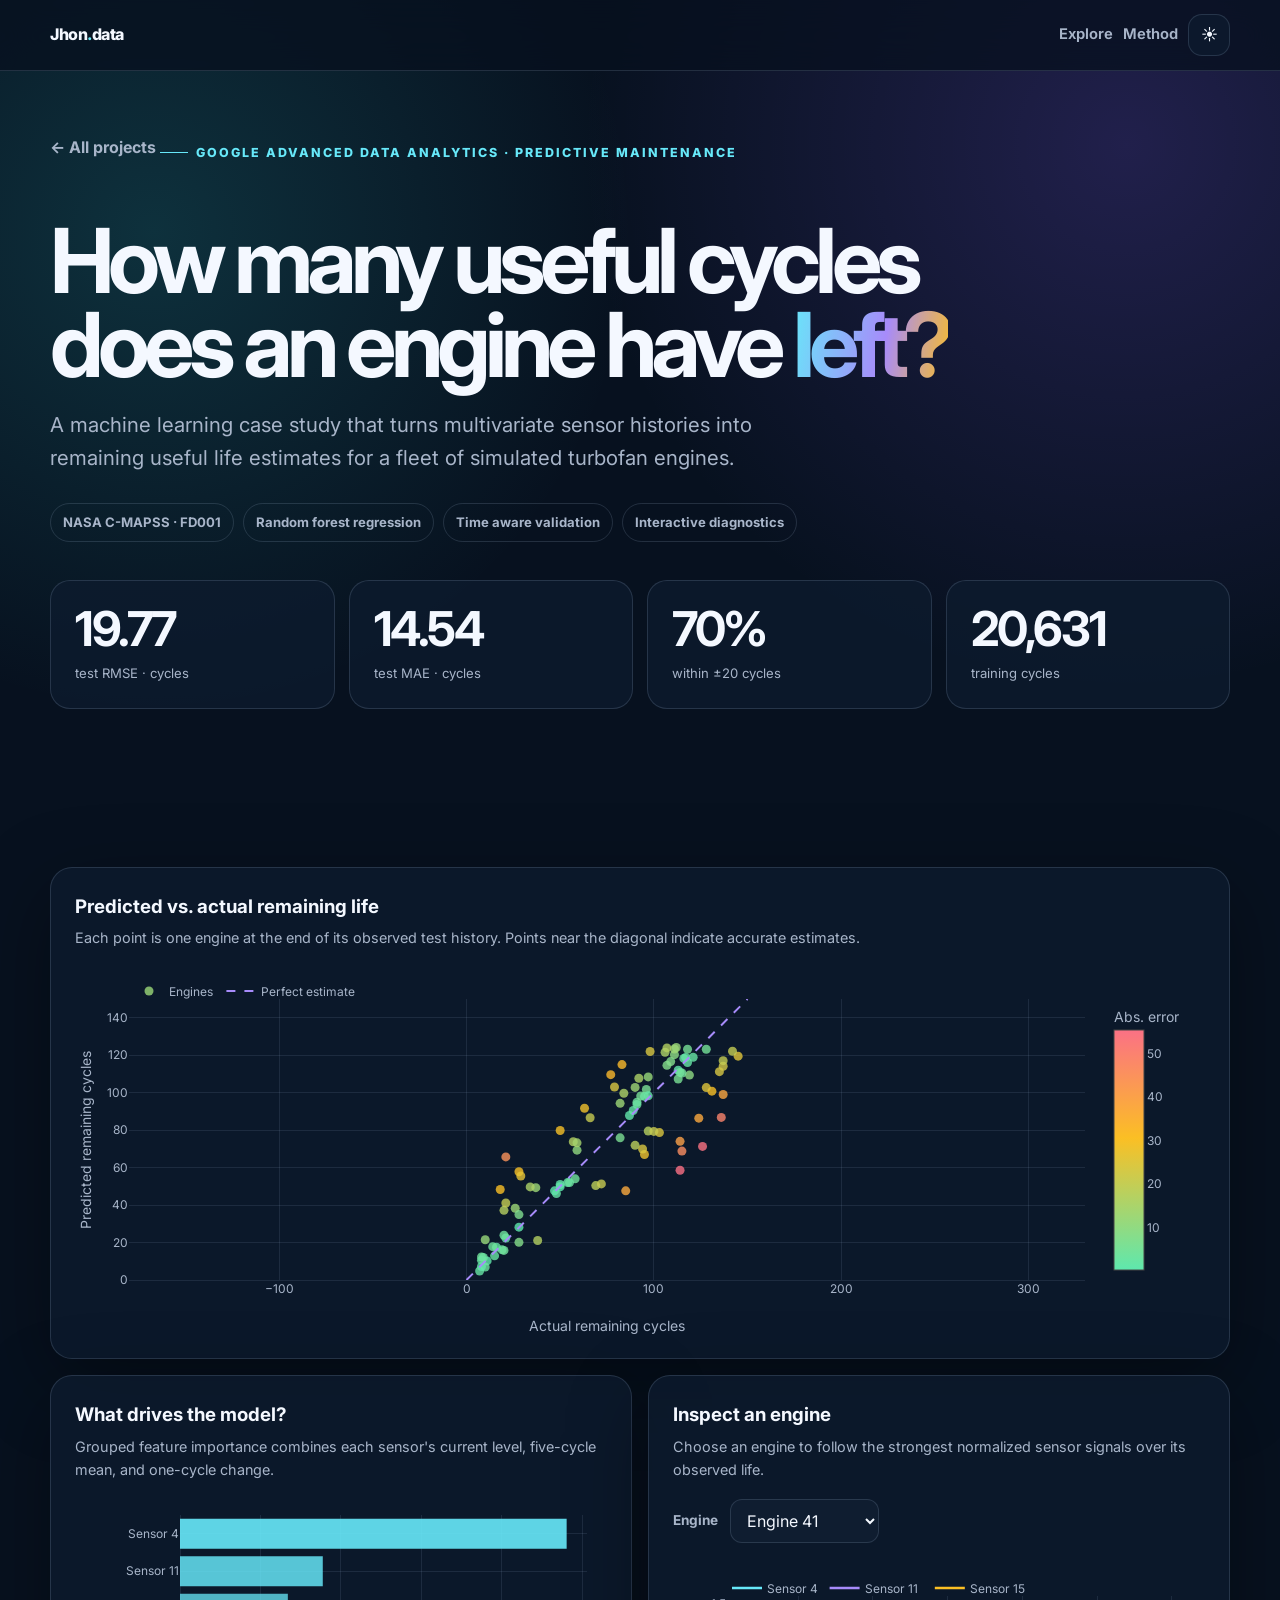
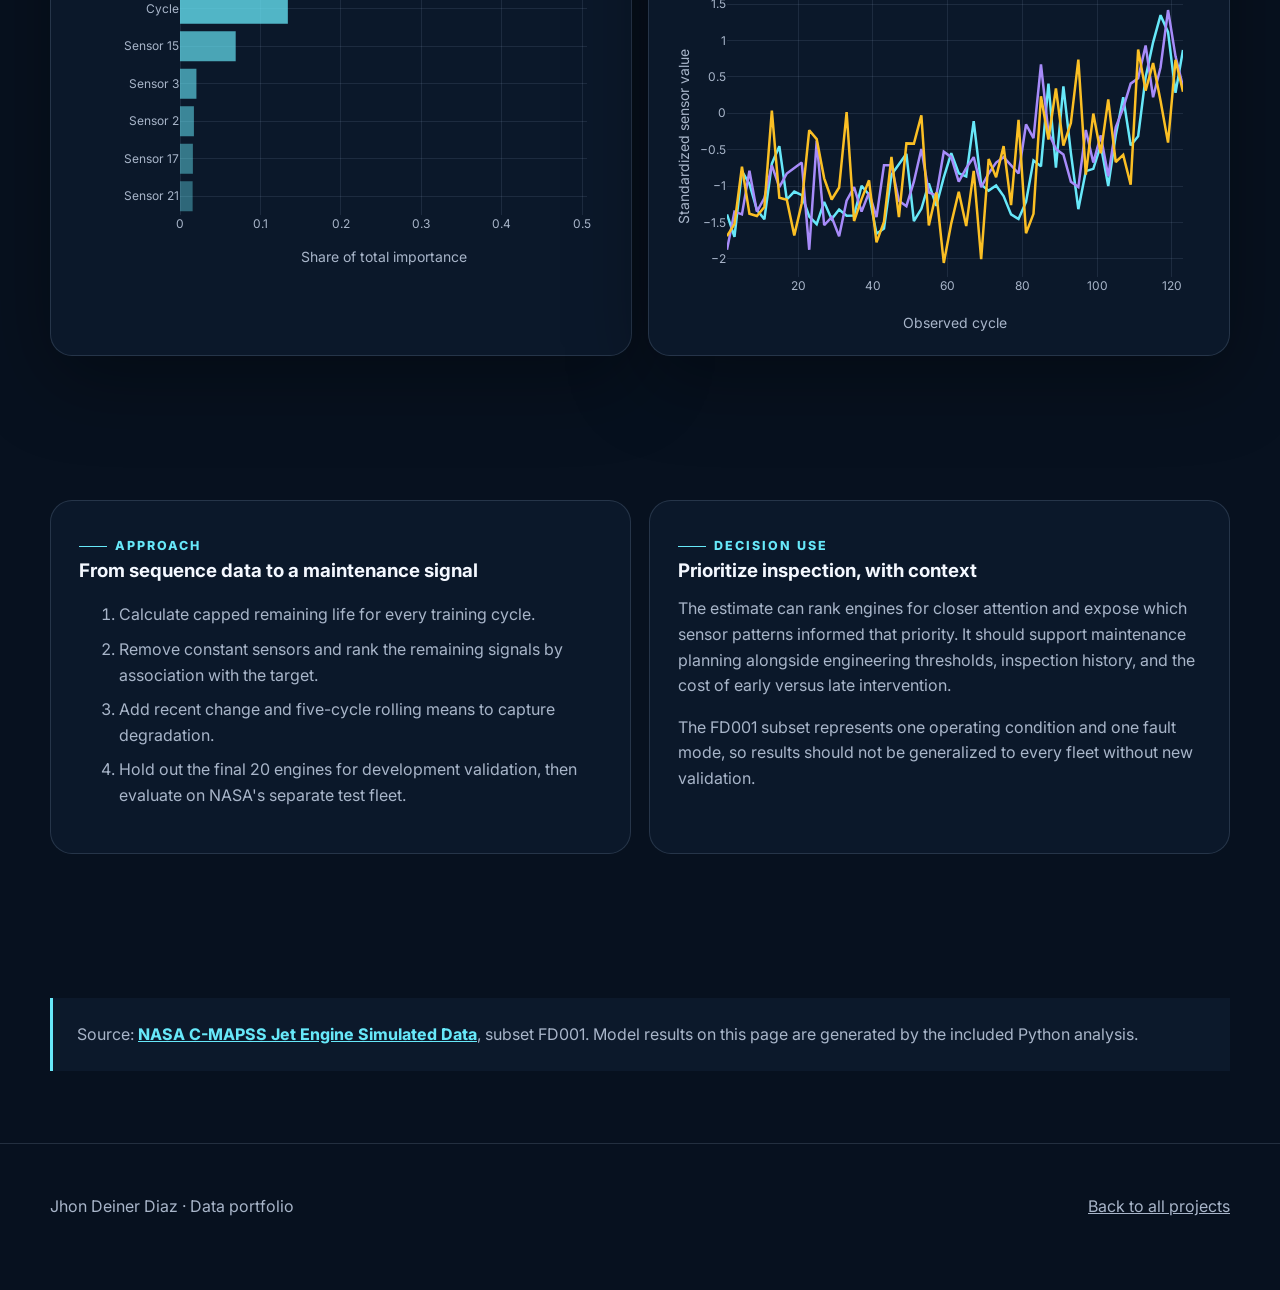
==== projects/google-advanced/cmapss/index.html @ 3e3a007d "Build interactive multi-track data portfolio" ====
<!doctype html>
<html lang="en" data-theme="dark">
<head>
  <meta charset="utf-8">
  <meta name="viewport" content="width=device-width, initial-scale=1">
  <title>Jet Engine Remaining Useful Life | Jhon Deiner Diaz</title>
  <meta name="description" content="Interactive predictive maintenance case study using NASA C-MAPSS engine sensor data.">
  <meta property="og:title" content="Predictive Maintenance: Jet Engine Remaining Useful Life">
  <meta property="og:description" content="Explore a machine learning model trained on 20,631 NASA engine cycles.">
  <meta property="og:type" content="article">
  <link rel="preconnect" href="https://fonts.googleapis.com">
  <link rel="preconnect" href="https://fonts.gstatic.com" crossorigin>
  <link href="https://fonts.googleapis.com/css2?family=Inter:wght@400;600;700;800&display=swap" rel="stylesheet">
  <link rel="stylesheet" href="../../../assets/styles.css">
  <script src="https://cdn.plot.ly/plotly-2.35.2.min.js"></script>
</head>
<body>
  <nav class="nav"><div class="shell nav-inner"><a class="brand" href="../../../">Jhon<span>.</span>data</a><div class="nav-actions"><a class="nav-link" href="#explore">Explore</a><a class="nav-link" href="#method">Method</a><button class="icon-btn" type="button" data-theme-toggle aria-label="Use light theme">☀</button></div></div></nav>
  <main>
    <header class="case-hero">
      <div class="shell">
        <a class="back" href="../../../">← All projects</a>
        <span class="eyebrow">Google Advanced Data Analytics · Predictive maintenance</span>
        <h1>How many useful cycles does an engine have <span class="gradient">left?</span></h1>
        <p class="hero-copy">A machine learning case study that turns multivariate sensor histories into remaining useful life estimates for a fleet of simulated turbofan engines.</p>
        <div class="case-meta"><span>NASA C-MAPSS · FD001</span><span>Random forest regression</span><span>Time aware validation</span><span>Interactive diagnostics</span></div>
        <div class="kpi-grid" id="metrics"><div class="loading">Loading model results…</div></div>
      </div>
    </header>

    <section class="section" id="explore">
      <div class="shell panel-grid">
        <article class="panel wide reveal"><h3>Predicted vs. actual remaining life</h3><p>Each point is one engine at the end of its observed test history. Points near the diagonal indicate accurate estimates.</p><div class="chart" id="prediction-chart"></div></article>
        <article class="panel reveal"><h3>What drives the model?</h3><p>Grouped feature importance combines each sensor's current level, five-cycle mean, and one-cycle change.</p><div class="chart" id="importance-chart"></div></article>
        <article class="panel reveal"><h3>Inspect an engine</h3><p>Choose an engine to follow the strongest normalized sensor signals over its observed life.</p><div class="control-row"><label for="engine-select">Engine</label><select id="engine-select"></select></div><div class="chart" id="trajectory-chart"></div></article>
      </div>
    </section>

    <section class="section" id="method">
      <div class="shell story-grid">
        <article class="story reveal"><span class="eyebrow">Approach</span><h3>From sequence data to a maintenance signal</h3><ol><li>Calculate capped remaining life for every training cycle.</li><li>Remove constant sensors and rank the remaining signals by association with the target.</li><li>Add recent change and five-cycle rolling means to capture degradation.</li><li>Hold out the final 20 engines for development validation, then evaluate on NASA's separate test fleet.</li></ol></article>
        <article class="story reveal"><span class="eyebrow">Decision use</span><h3>Prioritize inspection, with context</h3><p>The estimate can rank engines for closer attention and expose which sensor patterns informed that priority. It should support maintenance planning alongside engineering thresholds, inspection history, and the cost of early versus late intervention.</p><p>The FD001 subset represents one operating condition and one fault mode, so results should not be generalized to every fleet without new validation.</p></article>
      </div>
    </section>

    <section class="section"><div class="shell source-note">Source: <a href="https://data.nasa.gov/dataset/cmapss-jet-engine-simulated-data">NASA C-MAPSS Jet Engine Simulated Data</a>, subset FD001. Model results on this page are generated by the included Python analysis.</div></section>
  </main>
  <footer><div class="shell footer-inner"><span>Jhon Deiner Diaz · Data portfolio</span><a href="../../../">Back to all projects</a></div></footer>
  <script src="../../../assets/app.js"></script>
  <script src="dashboard.js"></script>
</body>
</html>
---- assets/styles.css ----
:root {
  color-scheme: dark;
  --bg: #07111f;
  --surface: rgba(14, 28, 47, 0.78);
  --surface-solid: #0f1d30;
  --text: #f4f8ff;
  --muted: #a8b5c9;
  --line: rgba(159, 180, 211, 0.18);
  --primary: #67e8f9;
  --secondary: #a78bfa;
  --accent: #fbbf24;
  --good: #5ee8ae;
  --shadow: 0 24px 80px rgba(0, 0, 0, 0.35);
  --radius: 24px;
}

[data-theme="light"] {
  color-scheme: light;
  --bg: #f3f7fc;
  --surface: rgba(255, 255, 255, 0.84);
  --surface-solid: #ffffff;
  --text: #102038;
  --muted: #56667e;
  --line: rgba(30, 55, 88, 0.15);
  --primary: #057da6;
  --secondary: #6d4bd8;
  --accent: #b86b00;
  --good: #087b54;
  --shadow: 0 24px 70px rgba(53, 74, 107, 0.14);
}

* { box-sizing: border-box; }
html { scroll-behavior: smooth; }
body {
  margin: 0;
  min-height: 100vh;
  color: var(--text);
  background:
    radial-gradient(circle at 12% 8%, rgba(48, 207, 208, 0.17), transparent 30rem),
    radial-gradient(circle at 88% 5%, rgba(137, 91, 255, 0.2), transparent 34rem),
    var(--bg);
  font-family: Inter, ui-sans-serif, system-ui, -apple-system, BlinkMacSystemFont, "Segoe UI", sans-serif;
  line-height: 1.6;
}

a { color: inherit; }
button, select { font: inherit; }
.shell { width: min(1180px, calc(100% - 32px)); margin: 0 auto; }

.nav {
  position: sticky;
  top: 0;
  z-index: 30;
  border-bottom: 1px solid var(--line);
  background: color-mix(in srgb, var(--bg) 76%, transparent);
  backdrop-filter: blur(18px);
}
.nav-inner {
  min-height: 70px;
  display: flex;
  align-items: center;
  justify-content: space-between;
  gap: 18px;
}
.brand { font-weight: 800; text-decoration: none; letter-spacing: -0.03em; }
.brand span { color: var(--primary); }
.nav-actions { display: flex; align-items: center; gap: 10px; }
.nav-link { color: var(--muted); text-decoration: none; font-weight: 650; font-size: .92rem; }
.nav-link:hover { color: var(--text); }
.icon-btn {
  width: 42px;
  height: 42px;
  display: grid;
  place-items: center;
  border: 1px solid var(--line);
  border-radius: 14px;
  color: var(--text);
  background: var(--surface);
  cursor: pointer;
}

.hero { padding: clamp(72px, 10vw, 128px) 0 72px; }
.eyebrow {
  display: inline-flex;
  align-items: center;
  gap: 8px;
  color: var(--primary);
  font-size: .78rem;
  font-weight: 800;
  letter-spacing: .16em;
  text-transform: uppercase;
}
.eyebrow::before { content: ""; width: 28px; height: 1px; background: currentColor; }
h1, h2, h3, p { margin-top: 0; }
h1 { margin: 18px 0 22px; font-size: clamp(3rem, 8vw, 6.8rem); line-height: .94; letter-spacing: -.065em; }
h1 .gradient, .gradient {
  color: transparent;
  background: linear-gradient(100deg, var(--primary), var(--secondary) 58%, var(--accent));
  background-clip: text;
  -webkit-background-clip: text;
}
.hero-copy { max-width: 760px; color: var(--muted); font-size: clamp(1.05rem, 2vw, 1.28rem); }
.hero-actions { display: flex; flex-wrap: wrap; gap: 12px; margin-top: 30px; }
.button {
  display: inline-flex;
  align-items: center;
  justify-content: center;
  gap: 9px;
  min-height: 48px;
  padding: 0 19px;
  border: 1px solid var(--line);
  border-radius: 14px;
  color: var(--text);
  background: var(--surface);
  text-decoration: none;
  font-weight: 750;
  transition: transform .2s ease, border-color .2s ease, background .2s ease;
}
.button:hover { transform: translateY(-2px); border-color: var(--primary); }
.button.primary { color: #04111d; border-color: transparent; background: linear-gradient(105deg, #67e8f9, #a78bfa); }
[data-theme="light"] .button.primary { color: white; background: linear-gradient(105deg, #057da6, #6d4bd8); }

.hero-stats {
  display: grid;
  grid-template-columns: repeat(4, 1fr);
  gap: 12px;
  margin-top: 64px;
}
.stat { padding: 22px; border: 1px solid var(--line); border-radius: 20px; background: var(--surface); box-shadow: var(--shadow); }
.stat strong { display: block; font-size: clamp(1.6rem, 3vw, 2.4rem); letter-spacing: -.04em; }
.stat span { color: var(--muted); font-size: .85rem; }

.section { padding: 72px 0; }
.section-heading { display: flex; justify-content: space-between; align-items: end; gap: 24px; margin-bottom: 30px; }
.section-heading h2 { margin-bottom: 8px; font-size: clamp(2rem, 4vw, 3.6rem); letter-spacing: -.045em; line-height: 1; }
.section-heading p { color: var(--muted); max-width: 650px; margin-bottom: 0; }
.filters { display: flex; flex-wrap: wrap; gap: 8px; margin-bottom: 28px; }
.filter {
  padding: 10px 15px;
  border: 1px solid var(--line);
  border-radius: 999px;
  color: var(--muted);
  background: transparent;
  cursor: pointer;
  font-weight: 700;
}
.filter:hover, .filter.active { color: var(--text); border-color: var(--primary); background: color-mix(in srgb, var(--primary) 12%, transparent); }

.project-grid { display: grid; grid-template-columns: repeat(12, 1fr); gap: 18px; }
.project-card {
  grid-column: span 6;
  position: relative;
  overflow: hidden;
  min-height: 390px;
  display: flex;
  flex-direction: column;
  justify-content: space-between;
  padding: clamp(24px, 4vw, 36px);
  border: 1px solid var(--line);
  border-radius: var(--radius);
  background: var(--surface);
  box-shadow: var(--shadow);
  transition: transform .28s ease, border-color .28s ease;
}
.project-card::after {
  content: "";
  position: absolute;
  width: 220px;
  height: 220px;
  right: -90px;
  top: -90px;
  border-radius: 50%;
  background: radial-gradient(circle, color-mix(in srgb, var(--card-accent, var(--primary)) 28%, transparent), transparent 70%);
}
.project-card:hover { transform: translateY(-5px); border-color: var(--card-accent, var(--primary)); }
.project-card.featured { grid-column: span 8; }
.project-card.compact { grid-column: span 4; min-height: 330px; }
.project-number { color: var(--card-accent, var(--primary)); font-size: .78rem; font-weight: 850; letter-spacing: .12em; }
.project-card h3 { max-width: 560px; margin: 32px 0 14px; font-size: clamp(1.5rem, 3vw, 2.5rem); line-height: 1.05; letter-spacing: -.035em; }
.project-card p { max-width: 600px; color: var(--muted); }
.tags { display: flex; flex-wrap: wrap; gap: 7px; margin: 20px 0 28px; }
.tag { padding: 6px 10px; border: 1px solid var(--line); border-radius: 999px; color: var(--muted); font-size: .76rem; font-weight: 700; }
.card-link { display: inline-flex; gap: 8px; align-items: center; color: var(--text); text-decoration: none; font-weight: 800; }
.card-link::after { content: "↗"; color: var(--card-accent, var(--primary)); }

.credential-grid { display: grid; grid-template-columns: repeat(3, 1fr); gap: 16px; }
.credential { padding: 24px; border: 1px solid var(--line); border-radius: 20px; background: var(--surface); }
.credential small { color: var(--primary); font-weight: 800; text-transform: uppercase; letter-spacing: .1em; }
.credential h3 { margin: 13px 0 9px; line-height: 1.2; }
.credential p { color: var(--muted); margin-bottom: 0; font-size: .9rem; }

.case-hero { padding: 64px 0 48px; }
.back { display: inline-flex; gap: 8px; color: var(--muted); text-decoration: none; font-weight: 700; margin-bottom: 40px; }
.case-hero h1 { max-width: 960px; font-size: clamp(2.8rem, 7vw, 6.2rem); }
.case-meta { display: flex; flex-wrap: wrap; gap: 9px; margin-top: 28px; }
.case-meta span { padding: 8px 12px; border: 1px solid var(--line); border-radius: 999px; color: var(--muted); font-size: .82rem; font-weight: 700; }
.kpi-grid { display: grid; grid-template-columns: repeat(4, 1fr); gap: 14px; margin: 38px 0; }
.kpi { padding: 24px; border: 1px solid var(--line); border-radius: 20px; background: var(--surface); }
.kpi .value { display: block; font-size: clamp(1.8rem, 4vw, 3rem); line-height: 1; letter-spacing: -.05em; }
.kpi .label { display: block; color: var(--muted); margin-top: 10px; font-size: .82rem; }
.panel-grid { display: grid; grid-template-columns: repeat(12, 1fr); gap: 16px; }
.panel { grid-column: span 6; padding: 24px; border: 1px solid var(--line); border-radius: 22px; background: var(--surface); box-shadow: var(--shadow); }
.panel.wide { grid-column: 1 / -1; }
.panel h3 { margin-bottom: 5px; }
.panel > p { color: var(--muted); font-size: .9rem; }
.chart { min-height: 370px; width: 100%; }
.control-row { display: flex; flex-wrap: wrap; align-items: center; gap: 12px; margin: 18px 0; }
.control-row label { color: var(--muted); font-size: .85rem; font-weight: 700; }
select { padding: 10px 34px 10px 12px; color: var(--text); border: 1px solid var(--line); border-radius: 12px; background: var(--surface-solid); }
.story-grid { display: grid; grid-template-columns: 1fr 1fr; gap: 18px; }
.story { padding: 28px; border: 1px solid var(--line); border-radius: 22px; background: var(--surface); }
.story h3 { margin-bottom: 10px; }
.story p, .story li { color: var(--muted); }
.story li + li { margin-top: 9px; }
.source-note { padding: 24px; border-left: 3px solid var(--primary); background: var(--surface); color: var(--muted); }
.source-note a { color: var(--primary); font-weight: 750; }
.loading { color: var(--muted); padding: 80px 0; text-align: center; }
.error { color: #fb7185; }

footer { padding: 50px 0 70px; border-top: 1px solid var(--line); color: var(--muted); }
.footer-inner { display: flex; justify-content: space-between; gap: 24px; flex-wrap: wrap; }
[hidden] { display: none !important; }
.reveal { opacity: 0; transform: translateY(20px); transition: opacity .6s ease, transform .6s ease; }
.reveal.visible { opacity: 1; transform: none; }

@media (max-width: 820px) {
  .hero-stats, .kpi-grid { grid-template-columns: repeat(2, 1fr); }
  .project-card, .project-card.featured, .project-card.compact { grid-column: 1 / -1; min-height: auto; }
  .credential-grid, .story-grid { grid-template-columns: 1fr; }
  .panel { grid-column: 1 / -1; }
  .nav-link { display: none; }
}

@media (max-width: 520px) {
  .shell { width: min(100% - 22px, 1180px); }
  .hero-stats, .kpi-grid { grid-template-columns: 1fr; }
  .section-heading { display: block; }
  .chart { min-height: 320px; }
}

@media (prefers-reduced-motion: reduce) {
  *, *::before, *::after { scroll-behavior: auto !important; transition: none !important; }
  .reveal { opacity: 1; transform: none; }
}
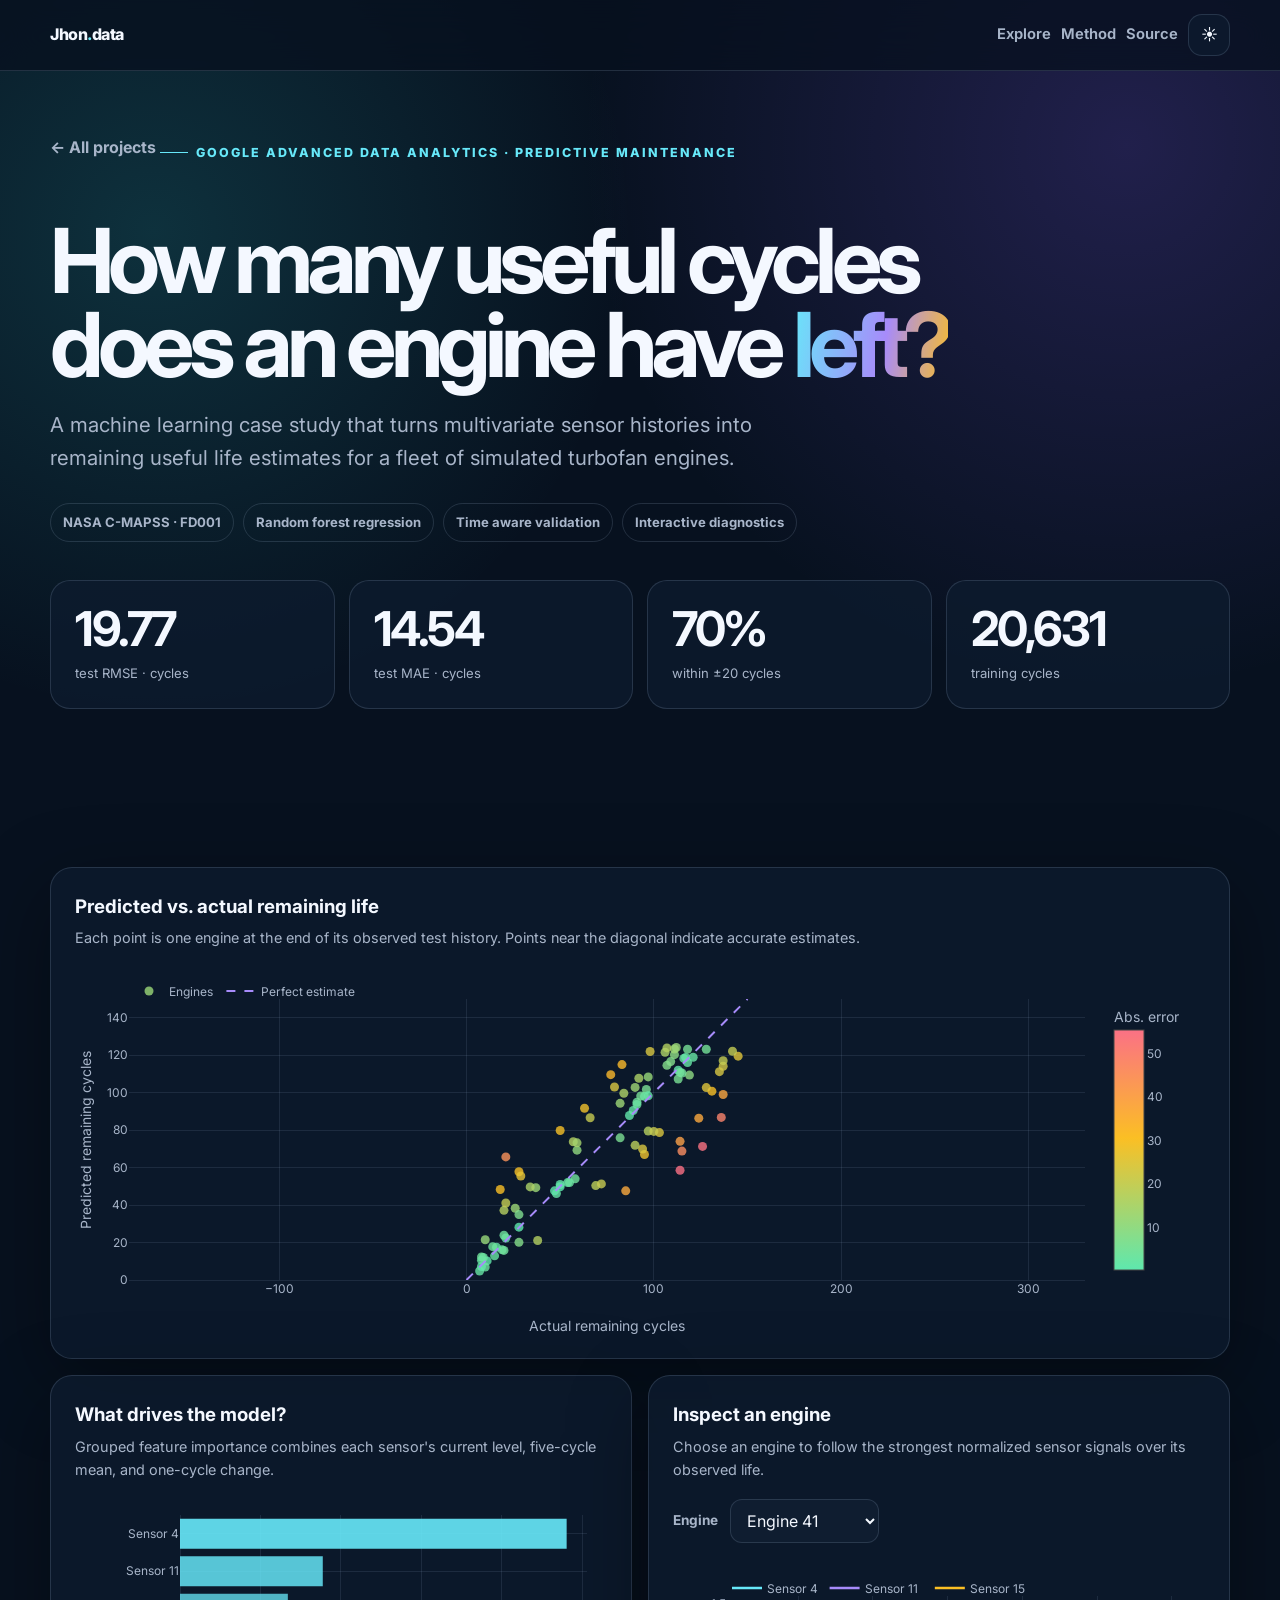
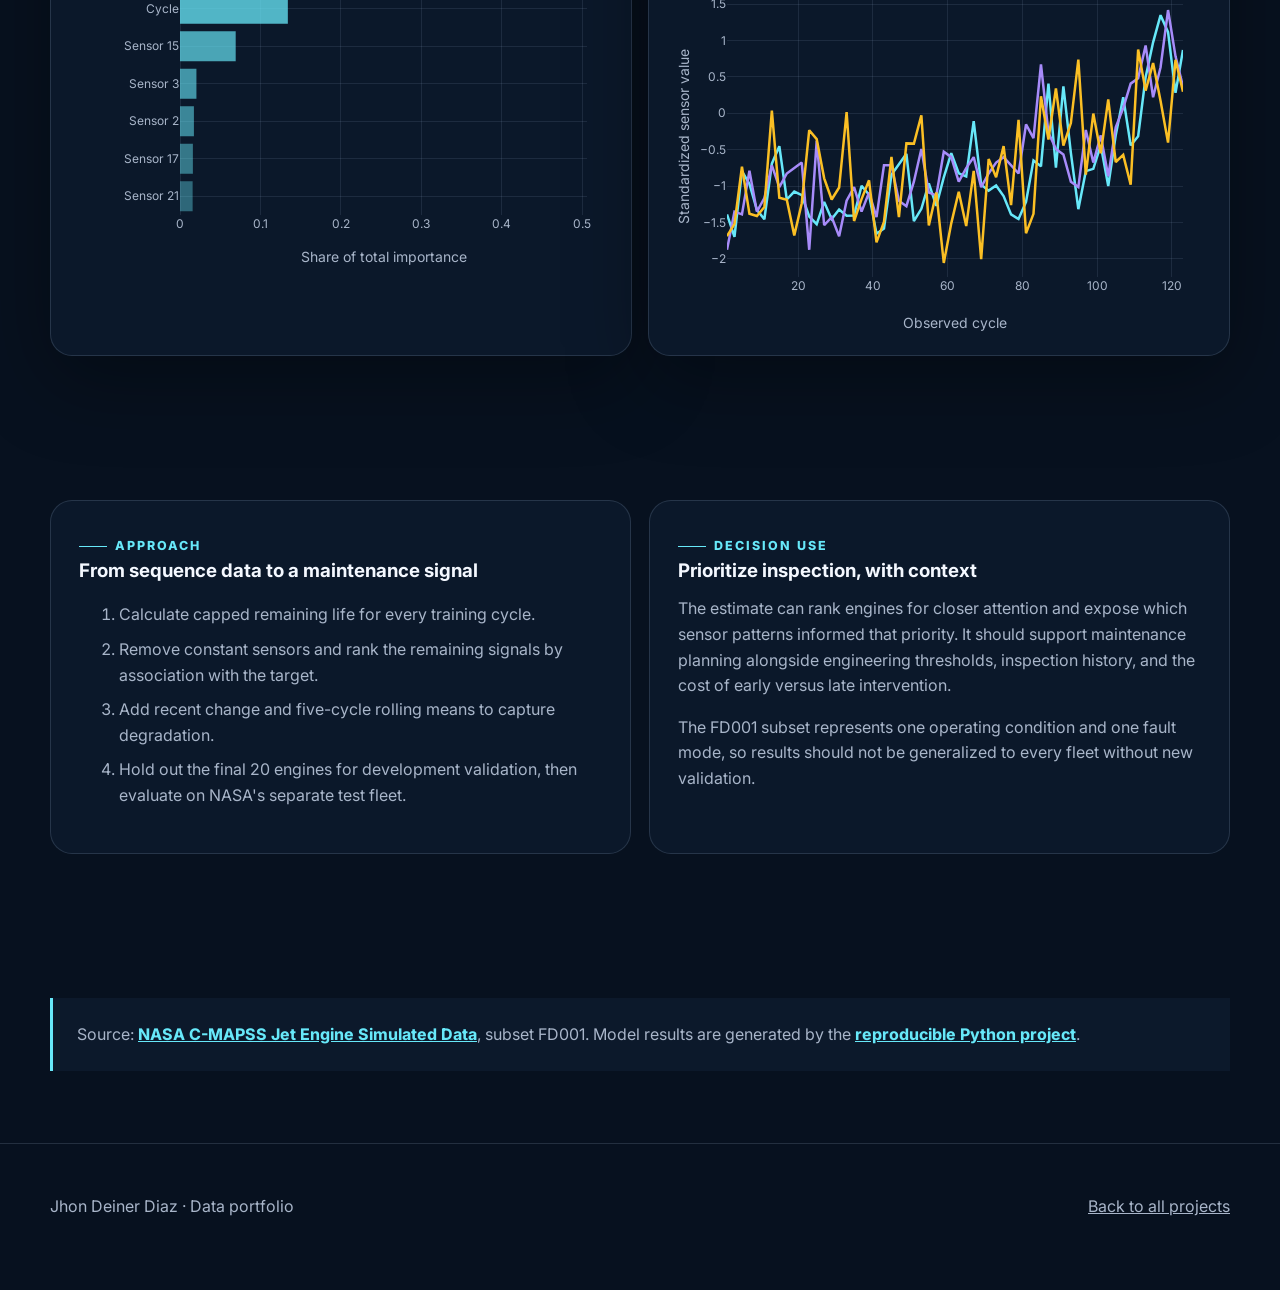
==== commit c75b857f: "Strengthen portfolio credibility and discoverability" ====
--- a/projects/google-advanced/cmapss/index.html
+++ b/projects/google-advanced/cmapss/index.html
@@ -8,6 +8,10 @@
   <meta property="og:title" content="Predictive Maintenance: Jet Engine Remaining Useful Life">
   <meta property="og:description" content="Explore a machine learning model trained on 20,631 NASA engine cycles.">
   <meta property="og:type" content="article">
+  <meta property="og:image" content="https://raw.githubusercontent.com/jhon1217/predictive-maintenance-cmapss/main/assets/preview.png">
+  <meta name="twitter:card" content="summary_large_image">
+  <meta name="theme-color" content="#07111f">
+  <link rel="icon" href="../../../assets/favicon.svg" type="image/svg+xml">
   <link rel="preconnect" href="https://fonts.googleapis.com">
   <link rel="preconnect" href="https://fonts.gstatic.com" crossorigin>
   <link href="https://fonts.googleapis.com/css2?family=Inter:wght@400;600;700;800&display=swap" rel="stylesheet">
@@ -15,7 +19,7 @@
   <script src="https://cdn.plot.ly/plotly-2.35.2.min.js"></script>
 </head>
 <body>
-  <nav class="nav"><div class="shell nav-inner"><a class="brand" href="../../../">Jhon<span>.</span>data</a><div class="nav-actions"><a class="nav-link" href="#explore">Explore</a><a class="nav-link" href="#method">Method</a><button class="icon-btn" type="button" data-theme-toggle aria-label="Use light theme">☀</button></div></div></nav>
+  <nav class="nav"><div class="shell nav-inner"><a class="brand" href="../../../">Jhon<span>.</span>data</a><div class="nav-actions"><a class="nav-link" href="#explore">Explore</a><a class="nav-link" href="#method">Method</a><a class="nav-link" href="https://github.com/jhon1217/predictive-maintenance-cmapss">Source</a><button class="icon-btn" type="button" data-theme-toggle aria-label="Use light theme">☀</button></div></div></nav>
   <main>
     <header class="case-hero">
       <div class="shell">
@@ -43,7 +47,7 @@
       </div>
     </section>
 
-    <section class="section"><div class="shell source-note">Source: <a href="https://data.nasa.gov/dataset/cmapss-jet-engine-simulated-data">NASA C-MAPSS Jet Engine Simulated Data</a>, subset FD001. Model results on this page are generated by the included Python analysis.</div></section>
+    <section class="section"><div class="shell source-note">Source: <a href="https://data.nasa.gov/dataset/cmapss-jet-engine-simulated-data">NASA C-MAPSS Jet Engine Simulated Data</a>, subset FD001. Model results are generated by the <a href="https://github.com/jhon1217/predictive-maintenance-cmapss">reproducible Python project</a>.</div></section>
   </main>
   <footer><div class="shell footer-inner"><span>Jhon Deiner Diaz · Data portfolio</span><a href="../../../">Back to all projects</a></div></footer>
   <script src="../../../assets/app.js"></script>
--- a/assets/styles.css
+++ b/assets/styles.css
@@ -182,6 +182,9 @@
 .tag { padding: 6px 10px; border: 1px solid var(--line); border-radius: 999px; color: var(--muted); font-size: .76rem; font-weight: 700; }
 .card-link { display: inline-flex; gap: 8px; align-items: center; color: var(--text); text-decoration: none; font-weight: 800; }
 .card-link::after { content: "↗"; color: var(--card-accent, var(--primary)); }
+.card-actions { display: flex; flex-wrap: wrap; gap: 18px; align-items: center; }
+.card-link.secondary { color: var(--muted); font-weight: 700; }
+.card-link.secondary:hover { color: var(--text); }
 
 .credential-grid { display: grid; grid-template-columns: repeat(3, 1fr); gap: 16px; }
 .credential { padding: 24px; border: 1px solid var(--line); border-radius: 20px; background: var(--surface); }
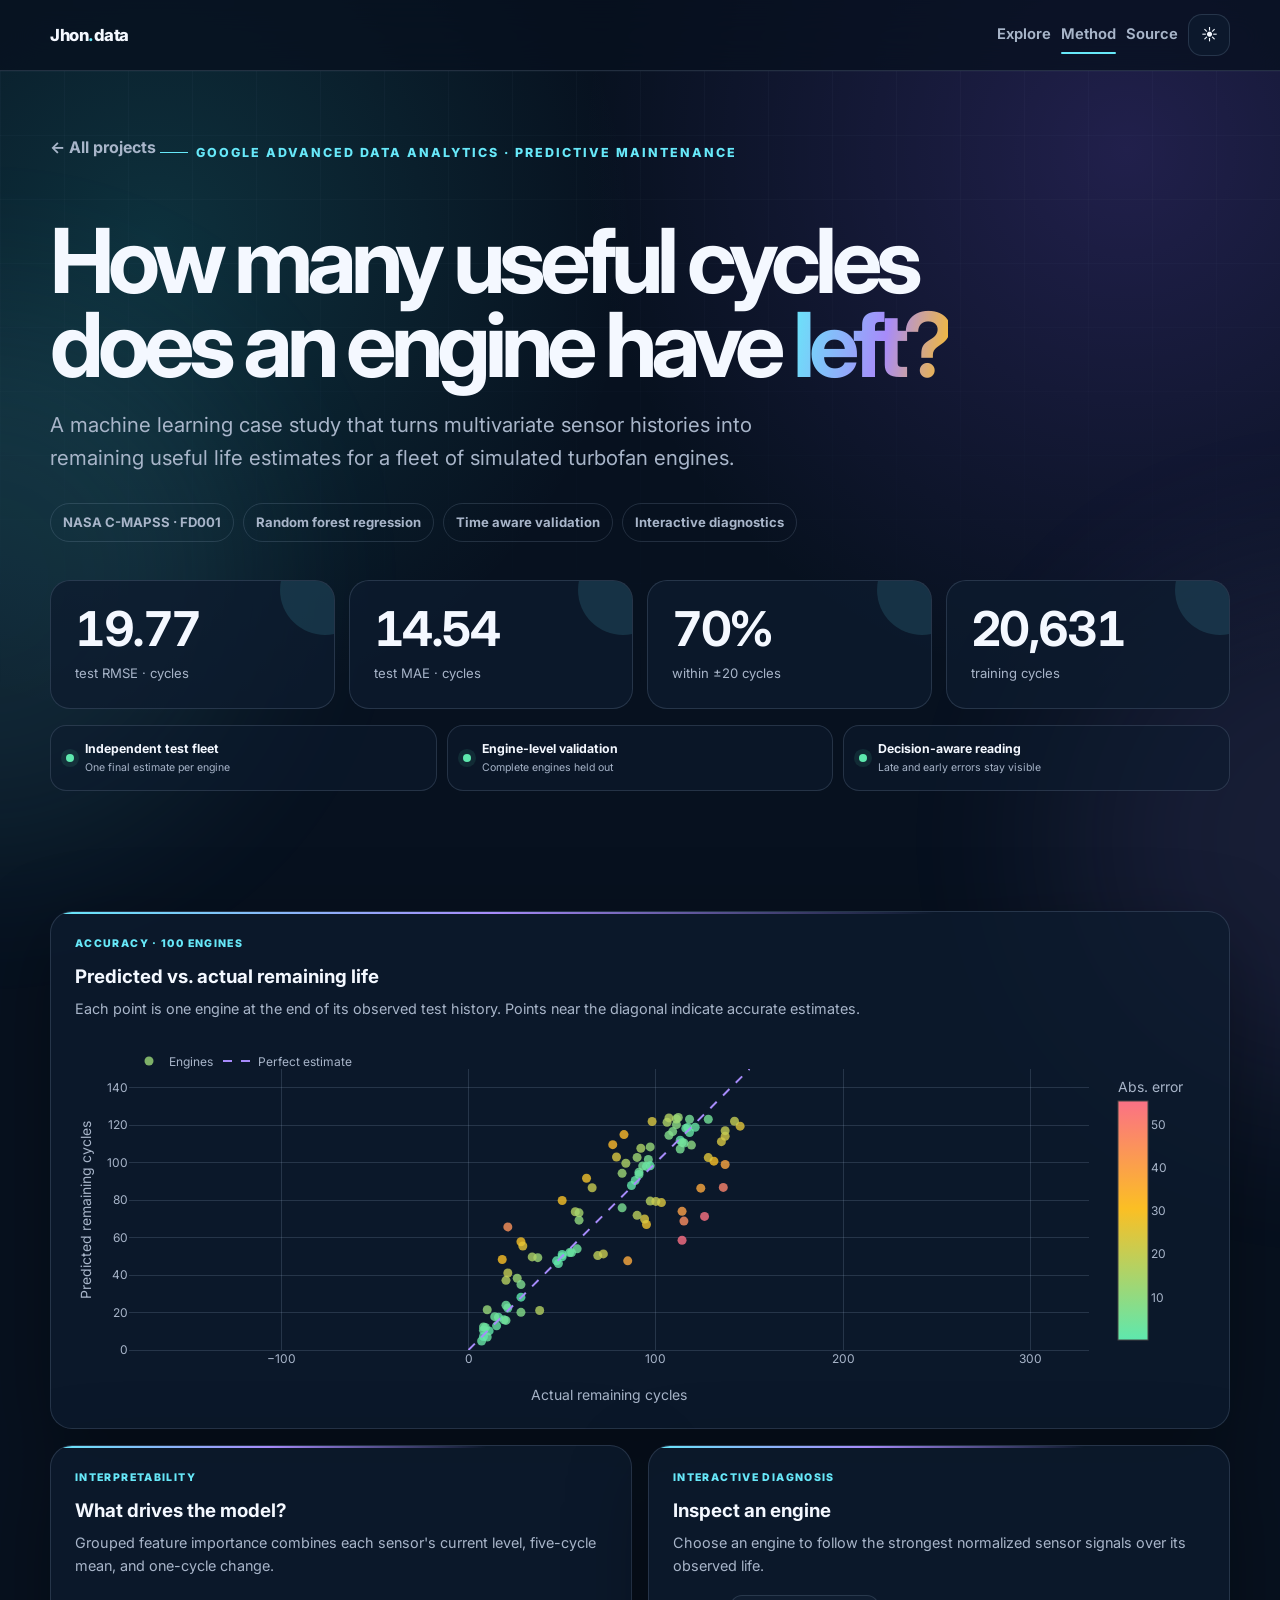
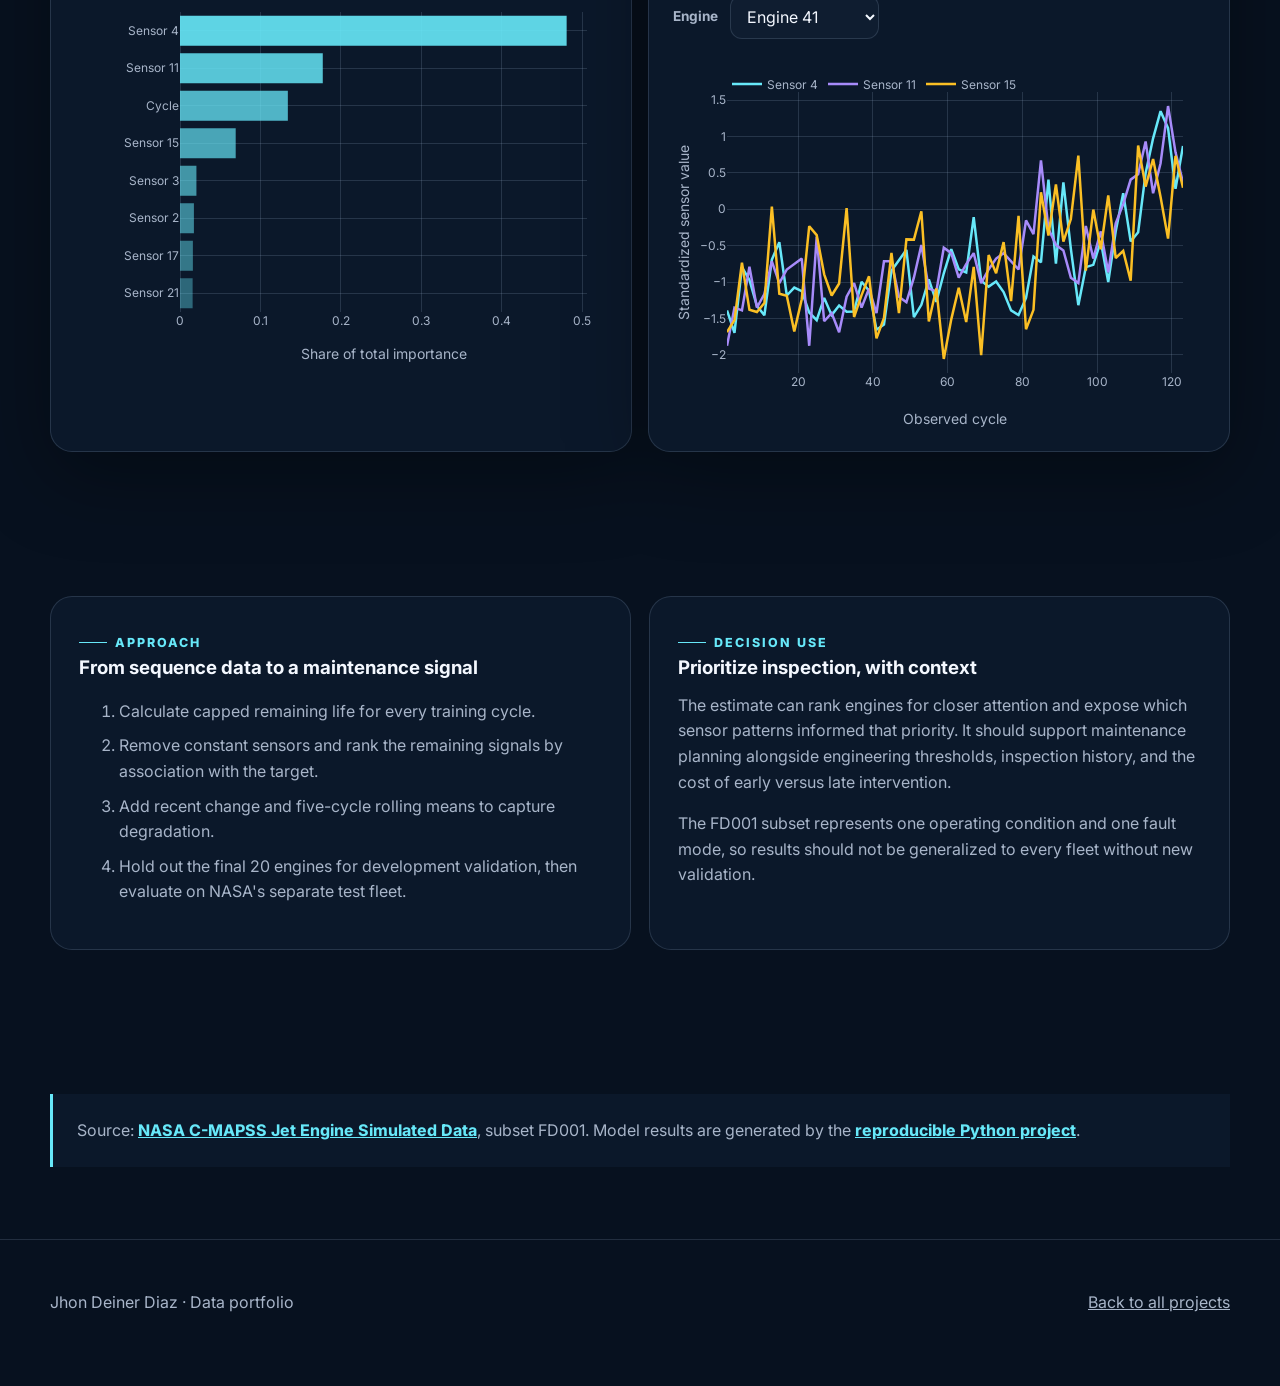
==== commit f6aa1f2f: "Transform portfolio into an interactive data story" ====
--- a/projects/google-advanced/cmapss/index.html
+++ b/projects/google-advanced/cmapss/index.html
@@ -19,6 +19,9 @@
   <script src="https://cdn.plot.ly/plotly-2.35.2.min.js"></script>
 </head>
 <body>
+  <div class="scroll-progress" aria-hidden="true"><span data-scroll-progress></span></div>
+  <div class="ambient-orb orb-one" aria-hidden="true"></div>
+  <div class="ambient-orb orb-two" aria-hidden="true"></div>
   <nav class="nav"><div class="shell nav-inner"><a class="brand" href="../../../">Jhon<span>.</span>data</a><div class="nav-actions"><a class="nav-link" href="#explore">Explore</a><a class="nav-link" href="#method">Method</a><a class="nav-link" href="https://github.com/jhon1217/predictive-maintenance-cmapss">Source</a><button class="icon-btn" type="button" data-theme-toggle aria-label="Use light theme">☀</button></div></div></nav>
   <main>
     <header class="case-hero">
@@ -29,14 +32,19 @@
         <p class="hero-copy">A machine learning case study that turns multivariate sensor histories into remaining useful life estimates for a fleet of simulated turbofan engines.</p>
         <div class="case-meta"><span>NASA C-MAPSS · FD001</span><span>Random forest regression</span><span>Time aware validation</span><span>Interactive diagnostics</span></div>
         <div class="kpi-grid" id="metrics"><div class="loading">Loading model results…</div></div>
+        <div class="metric-context reveal" aria-label="Evaluation design">
+          <div><i></i><span><strong>Independent test fleet</strong><small>One final estimate per engine</small></span></div>
+          <div><i></i><span><strong>Engine-level validation</strong><small>Complete engines held out</small></span></div>
+          <div><i></i><span><strong>Decision-aware reading</strong><small>Late and early errors stay visible</small></span></div>
+        </div>
       </div>
     </header>
 
     <section class="section" id="explore">
       <div class="shell panel-grid">
-        <article class="panel wide reveal"><h3>Predicted vs. actual remaining life</h3><p>Each point is one engine at the end of its observed test history. Points near the diagonal indicate accurate estimates.</p><div class="chart" id="prediction-chart"></div></article>
-        <article class="panel reveal"><h3>What drives the model?</h3><p>Grouped feature importance combines each sensor's current level, five-cycle mean, and one-cycle change.</p><div class="chart" id="importance-chart"></div></article>
-        <article class="panel reveal"><h3>Inspect an engine</h3><p>Choose an engine to follow the strongest normalized sensor signals over its observed life.</p><div class="control-row"><label for="engine-select">Engine</label><select id="engine-select"></select></div><div class="chart" id="trajectory-chart"></div></article>
+        <article class="panel wide reveal"><span class="panel-kicker">Accuracy · 100 engines</span><h3>Predicted vs. actual remaining life</h3><p>Each point is one engine at the end of its observed test history. Points near the diagonal indicate accurate estimates.</p><div class="chart" id="prediction-chart"></div></article>
+        <article class="panel reveal"><span class="panel-kicker">Interpretability</span><h3>What drives the model?</h3><p>Grouped feature importance combines each sensor's current level, five-cycle mean, and one-cycle change.</p><div class="chart" id="importance-chart"></div></article>
+        <article class="panel reveal"><span class="panel-kicker">Interactive diagnosis</span><h3>Inspect an engine</h3><p>Choose an engine to follow the strongest normalized sensor signals over its observed life.</p><div class="control-row"><label for="engine-select">Engine</label><select id="engine-select"></select></div><div class="chart" id="trajectory-chart"></div></article>
       </div>
     </section>
 
--- a/assets/styles.css
+++ b/assets/styles.css
@@ -34,6 +34,7 @@
 body {
   margin: 0;
   min-height: 100vh;
+  overflow-x: hidden;
   color: var(--text);
   background:
     radial-gradient(circle at 12% 8%, rgba(48, 207, 208, 0.17), transparent 30rem),
@@ -43,6 +44,40 @@
   line-height: 1.6;
 }
 
+::selection { color: #07111f; background: var(--primary); }
+:focus-visible { outline: 3px solid color-mix(in srgb, var(--primary) 75%, white); outline-offset: 4px; }
+
+.scroll-progress {
+  position: fixed;
+  inset: 0 0 auto;
+  z-index: 80;
+  height: 3px;
+  pointer-events: none;
+  background: transparent;
+}
+.scroll-progress span {
+  display: block;
+  width: 100%;
+  height: 100%;
+  transform: scaleX(0);
+  transform-origin: left;
+  background: linear-gradient(90deg, var(--primary), var(--secondary), var(--accent));
+  box-shadow: 0 0 16px color-mix(in srgb, var(--primary) 50%, transparent);
+}
+.ambient-orb {
+  position: fixed;
+  z-index: -1;
+  width: 34rem;
+  aspect-ratio: 1;
+  border-radius: 50%;
+  filter: blur(90px);
+  opacity: .1;
+  pointer-events: none;
+  animation: ambientFloat 16s ease-in-out infinite alternate;
+}
+.orb-one { left: -18rem; top: 34%; background: var(--primary); }
+.orb-two { right: -20rem; top: 63%; background: var(--secondary); animation-delay: -7s; }
+
 a { color: inherit; }
 button, select { font: inherit; }
 .shell { width: min(1180px, calc(100% - 32px)); margin: 0 auto; }
@@ -62,10 +97,12 @@
   justify-content: space-between;
   gap: 18px;
 }
-.brand { font-weight: 800; text-decoration: none; letter-spacing: -0.03em; }
+.brand { font-weight: 800; text-decoration: none; letter-spacing: -0.03em; font-size: 1.04rem; }
 .brand span { color: var(--primary); }
 .nav-actions { display: flex; align-items: center; gap: 10px; }
-.nav-link { color: var(--muted); text-decoration: none; font-weight: 650; font-size: .92rem; }
+.nav-link { position: relative; color: var(--muted); text-decoration: none; font-weight: 650; font-size: .92rem; transition: color .2s ease; }
+.nav-link::after { content: ""; position: absolute; left: 0; right: 100%; bottom: -7px; height: 2px; border-radius: 2px; background: var(--primary); transition: right .25s ease; }
+.nav-link:hover::after, .nav-link.active::after { right: 0; }
 .nav-link:hover { color: var(--text); }
 .icon-btn {
   width: 42px;
@@ -79,7 +116,9 @@
   cursor: pointer;
 }
 
-.hero { padding: clamp(72px, 10vw, 128px) 0 72px; }
+.hero { position: relative; padding: clamp(72px, 9vw, 118px) 0 72px; }
+.hero-layout { display: grid; grid-template-columns: minmax(0, 1.08fr) minmax(420px, .92fr); gap: clamp(36px, 6vw, 88px); align-items: center; }
+.hero-content { position: relative; z-index: 2; }
 .eyebrow {
   display: inline-flex;
   align-items: center;
@@ -92,7 +131,7 @@
 }
 .eyebrow::before { content: ""; width: 28px; height: 1px; background: currentColor; }
 h1, h2, h3, p { margin-top: 0; }
-h1 { margin: 18px 0 22px; font-size: clamp(3rem, 8vw, 6.8rem); line-height: .94; letter-spacing: -.065em; }
+h1 { margin: 18px 0 22px; font-size: clamp(3rem, 7.4vw, 6.45rem); line-height: .94; letter-spacing: -.065em; }
 h1 .gradient, .gradient {
   color: transparent;
   background: linear-gradient(100deg, var(--primary), var(--secondary) 58%, var(--accent));
@@ -117,8 +156,67 @@
   transition: transform .2s ease, border-color .2s ease, background .2s ease;
 }
 .button:hover { transform: translateY(-2px); border-color: var(--primary); }
+.button span { transition: transform .2s ease; }
+.button:hover span { transform: translate(2px, -2px); }
 .button.primary { color: #04111d; border-color: transparent; background: linear-gradient(105deg, #67e8f9, #a78bfa); }
 [data-theme="light"] .button.primary { color: white; background: linear-gradient(105deg, #057da6, #6d4bd8); }
+
+.hero-visual {
+  --px: 0px;
+  --py: 0px;
+  position: relative;
+  isolation: isolate;
+  padding: 18px;
+  overflow: hidden;
+  border: 1px solid color-mix(in srgb, var(--primary) 28%, var(--line));
+  border-radius: 30px;
+  background: linear-gradient(145deg, color-mix(in srgb, var(--surface-solid) 86%, transparent), color-mix(in srgb, var(--surface) 78%, transparent));
+  box-shadow: 0 36px 100px rgba(0, 0, 0, .38), inset 0 1px 0 rgba(255, 255, 255, .07);
+  transform: perspective(1100px) rotateX(calc(var(--py) * -.018deg)) rotateY(calc(var(--px) * .018deg));
+  transition: transform .24s ease-out, border-color .3s ease;
+}
+.hero-visual::before {
+  content: "";
+  position: absolute;
+  width: 16rem;
+  aspect-ratio: 1;
+  left: calc(45% + var(--px));
+  top: calc(30% + var(--py));
+  border-radius: 50%;
+  background: color-mix(in srgb, var(--primary) 15%, transparent);
+  filter: blur(55px);
+  z-index: -1;
+}
+.visual-topline, .visual-legend { display: flex; align-items: center; justify-content: space-between; gap: 12px; }
+.visual-topline { padding: 2px 4px 10px; color: var(--muted); font-size: .72rem; font-weight: 800; letter-spacing: .11em; text-transform: uppercase; }
+.visual-topline span { display: inline-flex; align-items: center; gap: 8px; }
+.visual-topline i { width: 8px; height: 8px; border-radius: 50%; background: var(--good); box-shadow: 0 0 0 6px color-mix(in srgb, var(--good) 12%, transparent); animation: livePulse 2s ease-out infinite; }
+.visual-topline strong { color: var(--good); font-size: .7rem; }
+.signal-canvas { display: block; width: 100%; height: auto; border-radius: 22px; background: color-mix(in srgb, var(--bg) 50%, transparent); }
+.data-grid path { fill: none; stroke: var(--line); stroke-width: 1; }
+.signal-area { fill: url(#areaGradient); opacity: .82; }
+.signal-line { fill: none; stroke: url(#signalGradient); stroke-width: 5; stroke-linecap: round; stroke-dasharray: 820; stroke-dashoffset: 820; animation: drawSignal 2.2s cubic-bezier(.22,.8,.24,1) .25s forwards; }
+.signal-line.signal-shadow { stroke: var(--primary); stroke-width: 18; opacity: .08; filter: blur(8px); }
+.signal-bars rect { fill: color-mix(in srgb, var(--secondary) 28%, transparent); stroke: color-mix(in srgb, var(--secondary) 55%, transparent); transform-box: fill-box; transform-origin: bottom; animation: growBar .9s cubic-bezier(.22,.8,.24,1) both; }
+.signal-bars rect:nth-child(2) { animation-delay: .12s; }
+.signal-bars rect:nth-child(3) { animation-delay: .24s; }
+.signal-bars rect:nth-child(4) { animation-delay: .36s; }
+.signal-points circle { fill: var(--primary); stroke: var(--surface-solid); stroke-width: 3; transform-box: fill-box; transform-origin: center; animation: pointPulse 3s ease-in-out infinite; }
+.signal-points circle:nth-child(2) { animation-delay: -.5s; }
+.signal-points circle:nth-child(3) { animation-delay: -1s; }
+.signal-points circle:nth-child(4) { animation-delay: -1.5s; }
+.signal-points circle:nth-child(5) { fill: var(--accent); animation-delay: -2s; }
+.metric-pill { animation: floatPill 5s ease-in-out infinite; }
+.metric-pill-b { animation-delay: -2.2s; }
+.metric-pill rect { fill: color-mix(in srgb, var(--surface-solid) 90%, transparent); stroke: var(--line); }
+.metric-pill text { fill: var(--muted); font: 700 9px Inter, sans-serif; letter-spacing: .08em; }
+.metric-pill text:last-child { fill: var(--text); font-size: 13px; letter-spacing: 0; }
+.visual-legend { padding: 12px 4px 2px; color: var(--muted); font-size: .7rem; }
+.visual-legend > span { display: inline-flex; align-items: center; gap: 6px; }
+.visual-legend i { width: 7px; height: 7px; border-radius: 50%; }
+.visual-legend .cyan { background: var(--primary); }
+.visual-legend .gold { background: var(--accent); }
+.visual-time { margin-left: auto; opacity: .75; }
 
 .hero-stats {
   display: grid;
@@ -126,15 +224,31 @@
   gap: 12px;
   margin-top: 64px;
 }
-.stat { padding: 22px; border: 1px solid var(--line); border-radius: 20px; background: var(--surface); box-shadow: var(--shadow); }
-.stat strong { display: block; font-size: clamp(1.6rem, 3vw, 2.4rem); letter-spacing: -.04em; }
+.stat { position: relative; overflow: hidden; padding: 22px; border: 1px solid var(--line); border-radius: 20px; background: var(--surface); box-shadow: var(--shadow); transition: transform .25s ease, border-color .25s ease; }
+.stat::before { content: ""; position: absolute; inset: auto 0 0; height: 2px; transform: scaleX(0); transform-origin: left; background: linear-gradient(90deg, var(--primary), var(--secondary)); transition: transform .45s ease; }
+.stat:hover { transform: translateY(-4px); border-color: color-mix(in srgb, var(--primary) 55%, var(--line)); }
+.stat:hover::before { transform: scaleX(1); }
+.stat strong { display: block; font-size: clamp(1.6rem, 3vw, 2.4rem); letter-spacing: -.04em; font-variant-numeric: tabular-nums; }
 .stat span { color: var(--muted); font-size: .85rem; }
+
+.signal-strip { display: grid; grid-template-columns: repeat(3, 1fr); gap: 12px; margin-top: 12px; }
+.signal-story { display: grid; grid-template-columns: auto 1fr 112px; align-items: center; gap: 13px; min-height: 76px; padding: 14px 16px; border: 1px solid var(--line); border-radius: 18px; background: color-mix(in srgb, var(--surface) 74%, transparent); }
+.signal-story > span { color: var(--primary); font-size: .7rem; font-weight: 850; }
+.signal-story strong, .signal-story small { display: block; }
+.signal-story strong { font-size: .88rem; }
+.signal-story small { margin-top: 2px; color: var(--muted); font-size: .68rem; white-space: nowrap; }
+.signal-story svg { width: 100%; overflow: visible; }
+.signal-story svg path { fill: none; stroke: var(--primary); stroke-width: 2; stroke-linecap: round; stroke-linejoin: round; }
+.signal-story:nth-child(2) svg path { stroke: var(--accent); stroke-width: 8; }
+.signal-story:nth-child(3) svg circle { fill: color-mix(in srgb, var(--secondary) 28%, transparent); stroke: var(--secondary); stroke-width: 2; }
+.signal-story:nth-child(3) svg path { stroke: var(--secondary); opacity: .6; }
 
 .section { padding: 72px 0; }
 .section-heading { display: flex; justify-content: space-between; align-items: end; gap: 24px; margin-bottom: 30px; }
 .section-heading h2 { margin-bottom: 8px; font-size: clamp(2rem, 4vw, 3.6rem); letter-spacing: -.045em; line-height: 1; }
 .section-heading p { color: var(--muted); max-width: 650px; margin-bottom: 0; }
-.filters { display: flex; flex-wrap: wrap; gap: 8px; margin-bottom: 28px; }
+.filter-row { display: flex; justify-content: space-between; align-items: start; gap: 20px; margin-bottom: 28px; }
+.filters { display: flex; flex-wrap: wrap; gap: 8px; }
 .filter {
   padding: 10px 15px;
   border: 1px solid var(--line);
@@ -145,9 +259,14 @@
   font-weight: 700;
 }
 .filter:hover, .filter.active { color: var(--text); border-color: var(--primary); background: color-mix(in srgb, var(--primary) 12%, transparent); }
+.project-count { display: flex; align-items: baseline; gap: 7px; flex: 0 0 auto; color: var(--muted); font-size: .76rem; }
+.project-count strong { color: var(--text); font-size: 1.35rem; font-variant-numeric: tabular-nums; }
 
 .project-grid { display: grid; grid-template-columns: repeat(12, 1fr); gap: 18px; }
 .project-card {
+  --rx: 0deg;
+  --ry: 0deg;
+  --lift: 0px;
   grid-column: span 6;
   position: relative;
   overflow: hidden;
@@ -160,8 +279,11 @@
   border-radius: var(--radius);
   background: var(--surface);
   box-shadow: var(--shadow);
-  transition: transform .28s ease, border-color .28s ease;
-}
+  transform: perspective(1100px) rotateX(var(--rx)) rotateY(var(--ry)) translateY(var(--lift));
+  transform-style: preserve-3d;
+  transition: transform .22s ease-out, border-color .28s ease, opacity .25s ease;
+}
+.project-card::before { content: ""; position: absolute; inset: 0; z-index: 0; opacity: 0; pointer-events: none; background: radial-gradient(circle at var(--glow-x, 50%) var(--glow-y, 50%), color-mix(in srgb, var(--card-accent, var(--primary)) 15%, transparent), transparent 38%); transition: opacity .25s ease; }
 .project-card::after {
   content: "";
   position: absolute;
@@ -172,12 +294,33 @@
   border-radius: 50%;
   background: radial-gradient(circle, color-mix(in srgb, var(--card-accent, var(--primary)) 28%, transparent), transparent 70%);
 }
-.project-card:hover { transform: translateY(-5px); border-color: var(--card-accent, var(--primary)); }
+.project-card > * { position: relative; z-index: 1; transform: translateZ(12px); }
+.project-card:hover { --lift: -6px; border-color: var(--card-accent, var(--primary)); }
+.project-card:hover::before { opacity: 1; }
 .project-card.featured { grid-column: span 8; }
 .project-card.compact { grid-column: span 4; min-height: 330px; }
 .project-number { color: var(--card-accent, var(--primary)); font-size: .78rem; font-weight: 850; letter-spacing: .12em; }
 .project-card h3 { max-width: 560px; margin: 32px 0 14px; font-size: clamp(1.5rem, 3vw, 2.5rem); line-height: 1.05; letter-spacing: -.035em; }
 .project-card p { max-width: 600px; color: var(--muted); }
+.project-data-preview { position: relative; display: flex; align-items: center; gap: 18px; margin: 22px 0 4px; min-height: 112px; padding: 16px; border: 1px solid var(--line); border-radius: 18px; background: color-mix(in srgb, var(--bg) 45%, transparent); overflow: hidden; }
+.project-data-preview::after { content: ""; position: absolute; inset: 0; pointer-events: none; background: linear-gradient(105deg, transparent 15%, rgba(255,255,255,.055) 48%, transparent 80%); transform: translateX(-120%); transition: transform .8s ease; }
+.project-card:hover .project-data-preview::after { transform: translateX(120%); }
+.engine-preview .preview-metric { min-width: 92px; }
+.preview-metric small, .preview-copy small { display: block; color: var(--card-accent); font-size: .61rem; font-weight: 850; letter-spacing: .11em; }
+.preview-metric strong { display: block; margin-top: 5px; font-size: 1.75rem; line-height: 1; font-variant-numeric: tabular-nums; }
+.preview-metric span, .preview-copy span, .preview-note { color: var(--muted); font-size: .68rem; }
+.engine-preview svg { flex: 1; min-width: 0; height: 82px; overflow: visible; }
+.preview-grid { fill: none; stroke: var(--line); stroke-width: 1; }
+.preview-line { fill: none; stroke: var(--card-accent); stroke-width: 3; stroke-linecap: round; stroke-dasharray: 430; stroke-dashoffset: 430; }
+.project-card.visible .preview-line { animation: drawPreview 1.7s ease .35s forwards; }
+.preview-dots circle { fill: var(--card-accent); stroke: var(--surface-solid); stroke-width: 2; }
+.preview-note { align-self: flex-end; white-space: nowrap; }
+.rider-preview { min-height: 128px; }
+.donut { width: 84px; aspect-ratio: 1; flex: 0 0 auto; display: grid; place-items: center; border-radius: 50%; background: conic-gradient(var(--card-accent) 0 77%, color-mix(in srgb, var(--primary) 54%, transparent) 77% 100%); animation: donutReveal 1.2s cubic-bezier(.2,.8,.2,1) both; }
+.donut::before { content: ""; grid-area: 1 / 1; width: 62px; aspect-ratio: 1; border-radius: 50%; background: var(--surface-solid); }
+.donut span { position: relative; grid-area: 1 / 1; font-size: 1rem; font-weight: 850; }
+.preview-copy strong, .preview-copy span { display: block; }
+.preview-copy strong { margin: 4px 0 3px; font-size: .9rem; }
 .tags { display: flex; flex-wrap: wrap; gap: 7px; margin: 20px 0 28px; }
 .tag { padding: 6px 10px; border: 1px solid var(--line); border-radius: 999px; color: var(--muted); font-size: .76rem; font-weight: 700; }
 .card-link { display: inline-flex; gap: 8px; align-items: center; color: var(--text); text-decoration: none; font-weight: 800; }
@@ -188,24 +331,39 @@
 
 .credential-grid { display: grid; grid-template-columns: repeat(3, 1fr); gap: 16px; }
 .credential { padding: 24px; border: 1px solid var(--line); border-radius: 20px; background: var(--surface); }
+.credential { transition: transform .25s ease, border-color .25s ease, background .25s ease; }
+.credential:hover { transform: translateY(-4px); border-color: color-mix(in srgb, var(--primary) 48%, var(--line)); background: color-mix(in srgb, var(--surface) 92%, var(--primary) 8%); }
 .credential small { color: var(--primary); font-weight: 800; text-transform: uppercase; letter-spacing: .1em; }
 .credential h3 { margin: 13px 0 9px; line-height: 1.2; }
 .credential p { color: var(--muted); margin-bottom: 0; font-size: .9rem; }
 
-.case-hero { padding: 64px 0 48px; }
+.case-hero { position: relative; overflow: hidden; padding: 64px 0 48px; }
+.case-hero::after { content: ""; position: absolute; inset: 0; z-index: -1; opacity: .22; pointer-events: none; background-image: linear-gradient(var(--line) 1px, transparent 1px), linear-gradient(90deg, var(--line) 1px, transparent 1px); background-size: 64px 64px; mask-image: linear-gradient(to bottom, black, transparent 88%); }
 .back { display: inline-flex; gap: 8px; color: var(--muted); text-decoration: none; font-weight: 700; margin-bottom: 40px; }
 .case-hero h1 { max-width: 960px; font-size: clamp(2.8rem, 7vw, 6.2rem); }
 .case-meta { display: flex; flex-wrap: wrap; gap: 9px; margin-top: 28px; }
 .case-meta span { padding: 8px 12px; border: 1px solid var(--line); border-radius: 999px; color: var(--muted); font-size: .82rem; font-weight: 700; }
 .kpi-grid { display: grid; grid-template-columns: repeat(4, 1fr); gap: 14px; margin: 38px 0; }
-.kpi { padding: 24px; border: 1px solid var(--line); border-radius: 20px; background: var(--surface); }
-.kpi .value { display: block; font-size: clamp(1.8rem, 4vw, 3rem); line-height: 1; letter-spacing: -.05em; }
+.kpi { position: relative; overflow: hidden; padding: 24px; border: 1px solid var(--line); border-radius: 20px; background: var(--surface); transition: transform .25s ease, border-color .25s ease; }
+.kpi::after { content: ""; position: absolute; width: 90px; aspect-ratio: 1; right: -36px; top: -36px; border-radius: 50%; background: color-mix(in srgb, var(--primary) 12%, transparent); }
+.kpi:hover { transform: translateY(-4px); border-color: var(--primary); }
+.kpi .value { position: relative; z-index: 1; display: block; font-size: clamp(1.8rem, 4vw, 3rem); line-height: 1; letter-spacing: -.05em; font-variant-numeric: tabular-nums; }
 .kpi .label { display: block; color: var(--muted); margin-top: 10px; font-size: .82rem; }
+.metric-context { display: grid; grid-template-columns: repeat(3, 1fr); gap: 10px; margin-top: -22px; }
+.metric-context > div { display: flex; align-items: center; gap: 11px; padding: 13px 15px; border: 1px solid var(--line); border-radius: 16px; background: color-mix(in srgb, var(--surface) 72%, transparent); }
+.metric-context i { width: 8px; height: 8px; flex: 0 0 auto; border-radius: 50%; background: var(--good); box-shadow: 0 0 0 5px color-mix(in srgb, var(--good) 10%, transparent); }
+.metric-context span, .metric-context strong, .metric-context small { display: block; }
+.metric-context strong { font-size: .77rem; }
+.metric-context small { margin-top: 2px; color: var(--muted); font-size: .66rem; }
 .panel-grid { display: grid; grid-template-columns: repeat(12, 1fr); gap: 16px; }
-.panel { grid-column: span 6; padding: 24px; border: 1px solid var(--line); border-radius: 22px; background: var(--surface); box-shadow: var(--shadow); }
+.panel { grid-column: span 6; position: relative; overflow: hidden; padding: 24px; border: 1px solid var(--line); border-radius: 22px; background: var(--surface); box-shadow: var(--shadow); transition: transform .25s ease, border-color .25s ease; }
+.panel:hover { transform: translateY(-3px); border-color: color-mix(in srgb, var(--primary) 44%, var(--line)); }
+.panel.chart-focus { border-color: var(--primary); box-shadow: var(--shadow), 0 0 0 4px color-mix(in srgb, var(--primary) 12%, transparent); }
+.panel::before { content: ""; position: absolute; inset: 0 0 auto; height: 2px; background: linear-gradient(90deg, var(--primary), var(--secondary), transparent 75%); }
 .panel.wide { grid-column: 1 / -1; }
 .panel h3 { margin-bottom: 5px; }
 .panel > p { color: var(--muted); font-size: .9rem; }
+.panel-kicker { display: block; margin-bottom: 9px; color: var(--primary); font-size: .66rem; font-weight: 850; letter-spacing: .13em; text-transform: uppercase; }
 .chart { min-height: 370px; width: 100%; }
 .control-row { display: flex; flex-wrap: wrap; align-items: center; gap: 12px; margin: 18px 0; }
 .control-row label { color: var(--muted); font-size: .85rem; font-weight: 700; }
@@ -217,7 +375,8 @@
 .story li + li { margin-top: 9px; }
 .source-note { padding: 24px; border-left: 3px solid var(--primary); background: var(--surface); color: var(--muted); }
 .source-note a { color: var(--primary); font-weight: 750; }
-.loading { color: var(--muted); padding: 80px 0; text-align: center; }
+.loading { position: relative; overflow: hidden; color: var(--muted); padding: 80px 0; text-align: center; }
+.loading::after { content: ""; position: absolute; left: 15%; right: 15%; bottom: 42px; height: 3px; border-radius: 4px; background: linear-gradient(90deg, transparent, var(--primary), var(--secondary), transparent); animation: loadingSweep 1.25s ease-in-out infinite; }
 .error { color: #fb7185; }
 
 footer { padding: 50px 0 70px; border-top: 1px solid var(--line); color: var(--muted); }
@@ -226,22 +385,69 @@
 .reveal { opacity: 0; transform: translateY(20px); transition: opacity .6s ease, transform .6s ease; }
 .reveal.visible { opacity: 1; transform: none; }
 
+.decision-flow { position: relative; }
+.flow-rail { position: relative; display: grid; grid-template-columns: repeat(4, 1fr); gap: 0; padding-top: 18px; }
+.flow-rail::before { content: ""; position: absolute; left: 4%; right: 4%; top: 38px; height: 1px; background: linear-gradient(90deg, var(--primary), var(--secondary), var(--accent)); transform: scaleX(0); transform-origin: left; transition: transform 1.1s ease .2s; }
+.flow-rail.visible::before { transform: scaleX(1); }
+.flow-rail article { position: relative; z-index: 1; padding: 0 22px 24px 0; }
+.flow-rail article > span { display: grid; place-items: center; width: 42px; height: 42px; border: 1px solid color-mix(in srgb, var(--primary) 65%, var(--line)); border-radius: 50%; color: var(--primary); background: var(--bg); font-size: .7rem; font-weight: 850; box-shadow: 0 0 0 8px var(--bg); }
+.flow-rail article:nth-child(2) > span, .flow-rail article:nth-child(3) > span { color: var(--secondary); border-color: var(--secondary); }
+.flow-rail article:nth-child(4) > span { color: var(--accent); border-color: var(--accent); }
+.flow-rail small { display: block; margin-top: 28px; color: var(--primary); font-size: .68rem; font-weight: 850; letter-spacing: .12em; text-transform: uppercase; }
+.flow-rail h3 { margin: 8px 0; font-size: 1.05rem; }
+.flow-rail p { margin: 0; max-width: 230px; color: var(--muted); font-size: .84rem; }
+
+@keyframes drawSignal { to { stroke-dashoffset: 0; } }
+@keyframes drawPreview { to { stroke-dashoffset: 0; } }
+@keyframes growBar { from { transform: scaleY(0); opacity: .15; } to { transform: scaleY(1); opacity: 1; } }
+@keyframes pointPulse { 0%, 100% { transform: scale(.82); opacity: .75; } 50% { transform: scale(1.22); opacity: 1; } }
+@keyframes livePulse { 0% { box-shadow: 0 0 0 0 color-mix(in srgb, var(--good) 35%, transparent); } 70%, 100% { box-shadow: 0 0 0 8px transparent; } }
+@keyframes floatPill { 0%, 100% { transform: translateY(0); } 50% { transform: translateY(-7px); } }
+@keyframes ambientFloat { from { transform: translate3d(0, -3%, 0) scale(.9); } to { transform: translate3d(8%, 9%, 0) scale(1.12); } }
+@keyframes donutReveal { from { opacity: 0; transform: rotate(-65deg) scale(.72); } to { opacity: 1; transform: rotate(0) scale(1); } }
+@keyframes loadingSweep { 0%, 100% { transform: scaleX(.12); opacity: .35; } 50% { transform: scaleX(1); opacity: 1; } }
+
 @media (max-width: 820px) {
+  .hero-layout { grid-template-columns: 1fr; }
+  .hero-visual { max-width: 650px; }
   .hero-stats, .kpi-grid { grid-template-columns: repeat(2, 1fr); }
+  .metric-context { grid-template-columns: 1fr; margin-top: 0; }
+  .signal-strip { grid-template-columns: 1fr; }
+  .signal-story { grid-template-columns: auto 1fr minmax(90px, 140px); }
   .project-card, .project-card.featured, .project-card.compact { grid-column: 1 / -1; min-height: auto; }
   .credential-grid, .story-grid { grid-template-columns: 1fr; }
+  .flow-rail { grid-template-columns: 1fr 1fr; gap: 28px 14px; }
+  .flow-rail::before { display: none; }
   .panel { grid-column: 1 / -1; }
   .nav-link { display: none; }
 }
 
 @media (max-width: 520px) {
-  .shell { width: min(100% - 22px, 1180px); }
+  .shell { width: min(100% - 38px, 1180px); }
+  .hero { padding-top: 54px; }
+  .hero-layout { gap: 28px; }
+  .hero-visual { padding: 10px; border-radius: 22px; }
+  .metric-pill { display: none; }
+  .visual-legend { flex-wrap: wrap; }
+  .visual-time { width: 100%; margin-left: 0; }
   .hero-stats, .kpi-grid { grid-template-columns: 1fr; }
   .section-heading { display: block; }
+  .filter-row { display: block; }
+  .project-count { margin-top: 12px; }
+  .signal-story { grid-template-columns: auto minmax(0, 1fr); }
+  .signal-story small { white-space: normal; }
+  .signal-story svg { grid-column: 1 / -1; height: 32px; overflow: hidden; }
+  .project-data-preview { align-items: flex-start; }
+  .engine-preview { display: grid; grid-template-columns: auto 1fr; }
+  .engine-preview svg { min-width: 0; }
+  .preview-note { grid-column: 1 / -1; }
+  .flow-rail { grid-template-columns: 1fr; }
   .chart { min-height: 320px; }
 }
 
 @media (prefers-reduced-motion: reduce) {
-  *, *::before, *::after { scroll-behavior: auto !important; transition: none !important; }
+  *, *::before, *::after { scroll-behavior: auto !important; transition: none !important; animation: none !important; }
   .reveal { opacity: 1; transform: none; }
-}
+  .signal-line, .preview-line { stroke-dashoffset: 0; }
+  .hero-visual, .project-card { transform: none !important; }
+}
